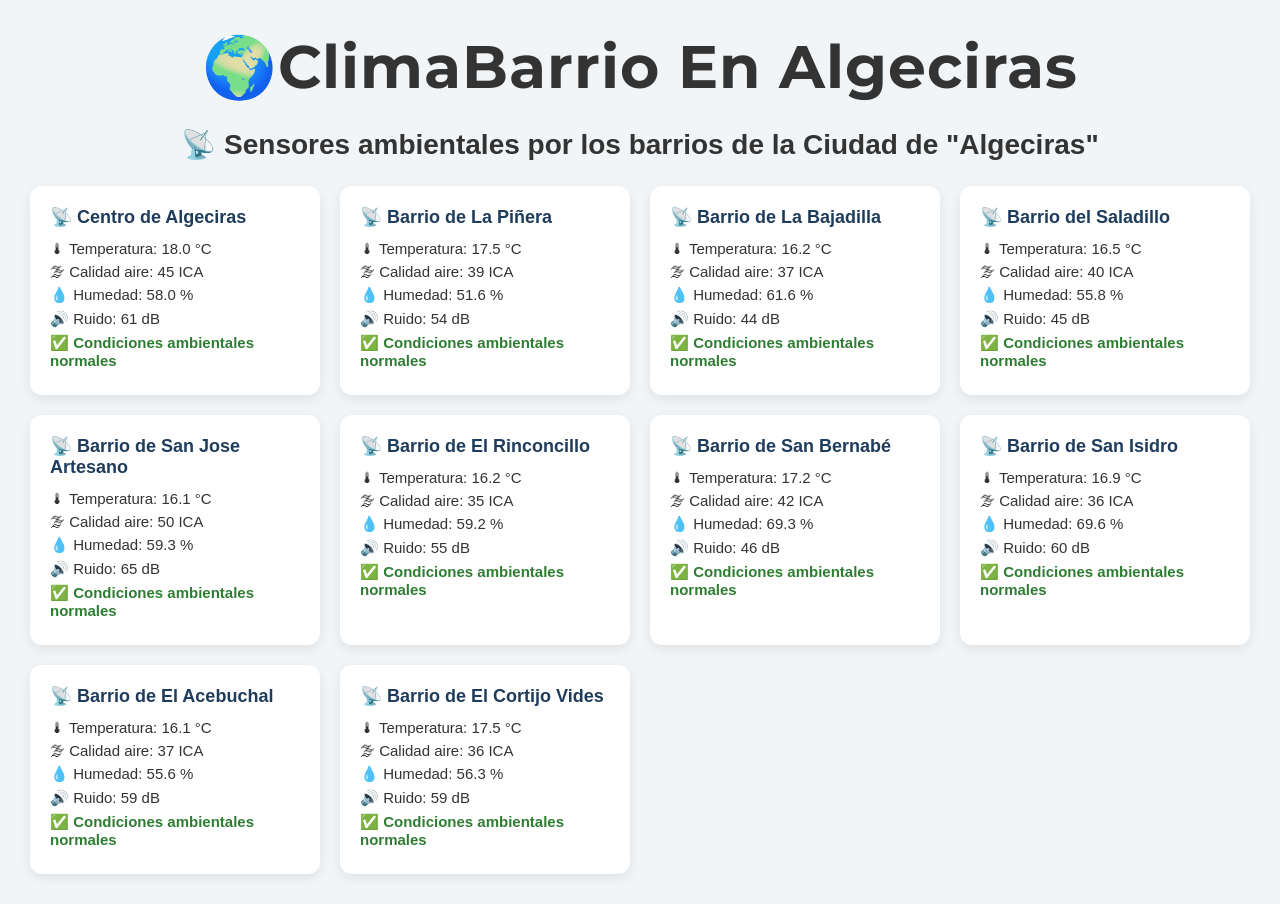
==== pages/AplicacionClimaBarrio.html @ cc9b9812 "Creacion de la simulacion (app) y algunos cambios en styles" ====
<!DOCTYPE html>
<html lang="en">
<head>
    <meta charset="UTF-8">
    <meta name="viewport" content="width=device-width, initial-scale=1.0">
    <link rel="stylesheet" href="../css/simulacion.css" />
    <script src="../js/app.js" defer></script>
    <link rel="icon" href="../assets/LogotipoClimaBarrio.png">
    <link href="https://fonts.googleapis.com/css2?family=Montserrat:wght@400;600;700&display=swap" rel="stylesheet">


    <title>Aplicacion de ClimaBarrio</title>
</head>
    <body>
        <h1 class ="clima"> 🌍ClimaBarrio En Algeciras</h1>

        <h1>📡 Sensores ambientales por los barrios de la Ciudad de "Algeciras"</h1>

        <p id="ultimaActualizacion">      </p>

        <div id="sensores"></div>

</html>
---- css/simulacion.css ----
/* Reset básico */
*{
margin:0;
padding:0;
box-sizing:border-box;
font-family: "Segoe UI", Arial, sans-serif;
}

/* Fondo general tipo app */
body{
background:#f2f5f7;
padding:30px;
color:#333;
}

body .clima{
  font-family: 'Montserrat', sans-serif;
  font-weight: 700;
  letter-spacing: 1px;
  font-size: 60px;
}

/* Título principal */
h1{
text-align:center;
margin-bottom:25px;
font-size:28px;
}

/* Grid de sensores */
#sensores{
display:grid;
grid-template-columns: repeat(auto-fit, minmax(250px,1fr));
gap:20px;
}

/* Tarjeta sensor */
.panel{
background:white;
padding:20px;
border-radius:12px;
box-shadow:0 4px 12px rgba(0,0,0,0.08);
transition:transform 0.2s ease, box-shadow 0.2s ease;
}

/* efecto hover tipo app */
.panel:hover{
transform:translateY(-4px);
box-shadow:0 8px 20px rgba(0,0,0,0.12);
}

/* nombre barrio */
.panel h3{
margin-bottom:12px;
font-size:18px;
color:#1f3c5c;
}

/* datos sensor */
.panel p{
margin:6px 0;
font-size:15px;
}

/* alerta base */
.alerta{
margin-top:10px;
font-weight:600;
font-size:14px;
}

/* colores alertas */
.alerta-verde{
color:#2e7d32;
}

.alerta-amarilla{
color:#f9a825;
}

.alerta-roja{
color:#c62828;
}

/* barra superior de actualización */
#ultimaActualizacion{
margin-bottom:20px;
text-align:center;
font-size:24px;
color:#666;
}
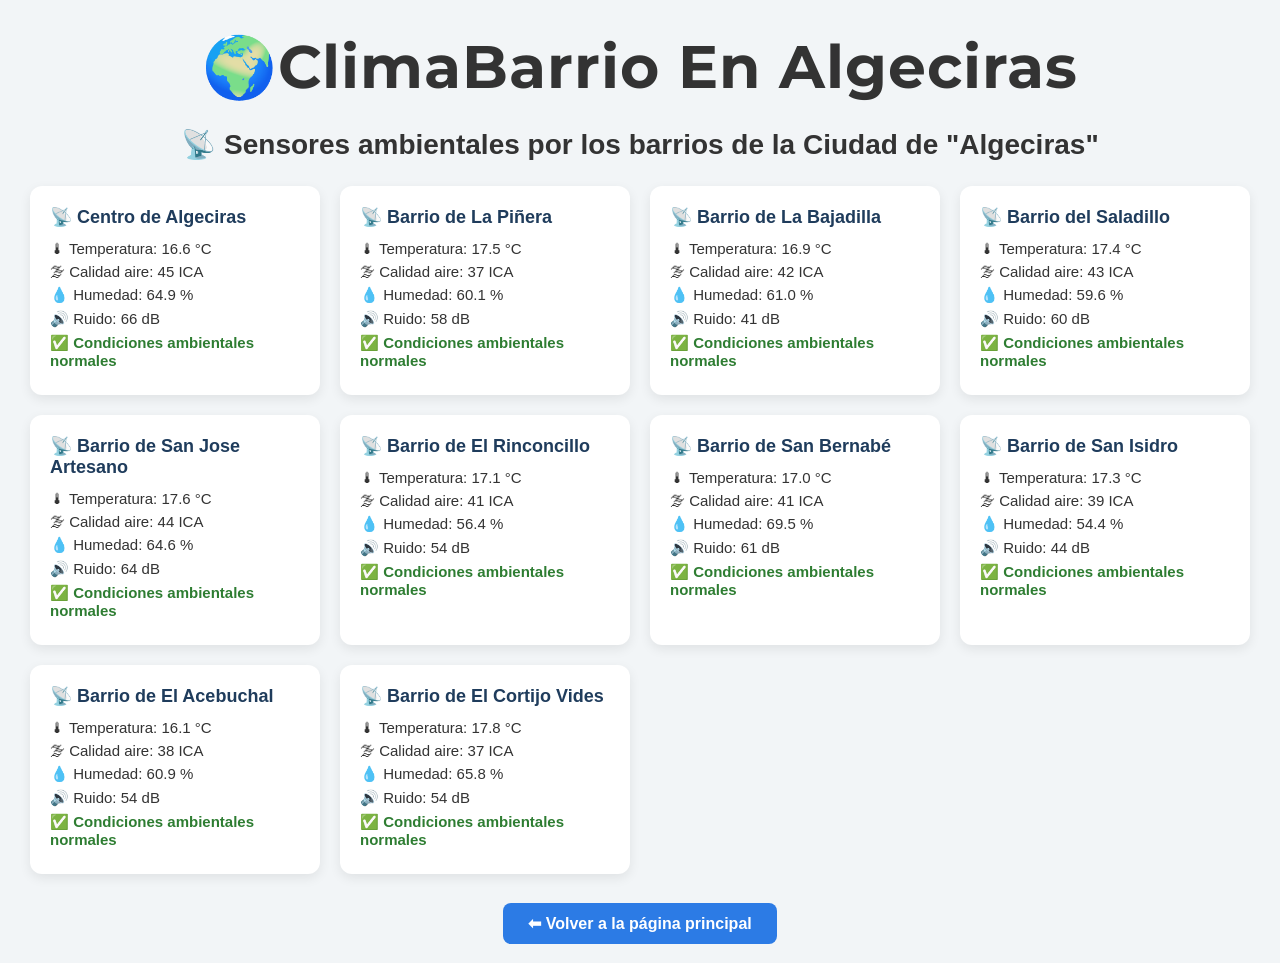
==== commit d23e45cf: "Conflictos resueltos y aparte añado boton en la APP para volveral index" ====
--- a/pages/AplicacionClimaBarrio.html
+++ b/pages/AplicacionClimaBarrio.html
@@ -20,4 +20,8 @@
 
         <div id="sensores"></div>
 
+        <div class="volver-contenedor">
+            <a href="../index.html" class ="btn-volver">⬅ Volver a la página principal</a>
+        </div>
+
 </html>
--- a/css/simulacion.css
+++ b/css/simulacion.css
@@ -18,6 +18,25 @@
   font-weight: 700;
   letter-spacing: 1px;
   font-size: 60px;
+}
+
+.volver-contenedor{
+  margin-top:40px;
+  text-align:center;
+}
+
+.btn-volver{
+  padding:12px 25px;
+  background:#2c7be5;
+  color:white;
+  text-decoration:none;
+  border-radius:8px;
+  font-weight:600;
+
+}
+
+.btn-volver:hover{
+  background:#1a5ec2;
 }
 
 /* Título principal */
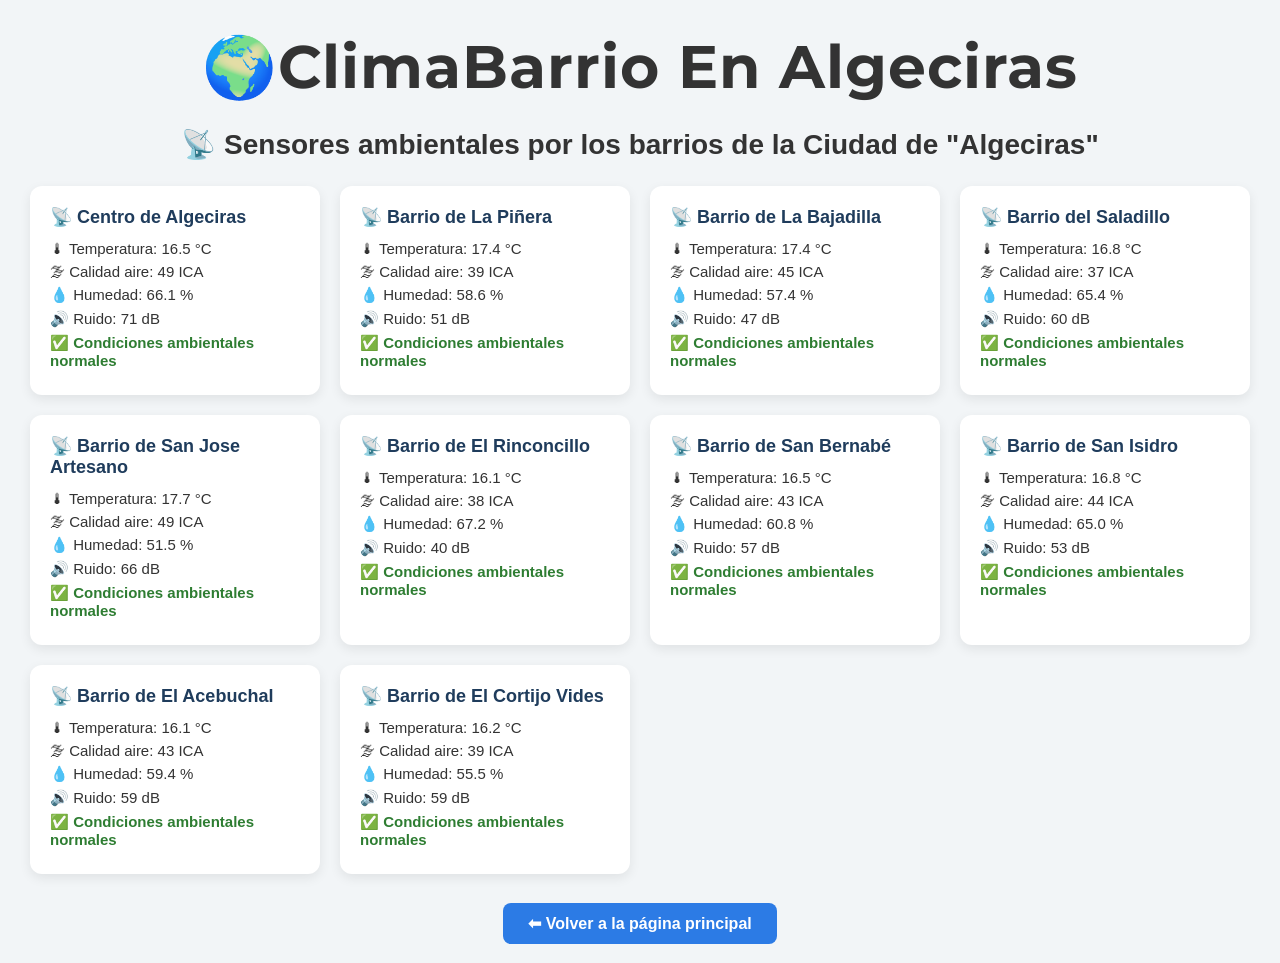
==== commit d39bcb1a: "Preparar para subir a GitHub pages" ====
--- a/pages/AplicacionClimaBarrio.html
+++ b/pages/AplicacionClimaBarrio.html
@@ -1,27 +1,27 @@
-<!DOCTYPE html>
-<html lang="en">
-<head>
-    <meta charset="UTF-8">
-    <meta name="viewport" content="width=device-width, initial-scale=1.0">
-    <link rel="stylesheet" href="../css/simulacion.css" />
-    <script src="../js/app.js" defer></script>
-    <link rel="icon" href="../assets/LogotipoClimaBarrio.png">
-    <link href="https://fonts.googleapis.com/css2?family=Montserrat:wght@400;600;700&display=swap" rel="stylesheet">
-
-
-    <title>Aplicacion de ClimaBarrio</title>
-</head>
-    <body>
-        <h1 class ="clima"> 🌍ClimaBarrio En Algeciras</h1>
-
-        <h1>📡 Sensores ambientales por los barrios de la Ciudad de "Algeciras"</h1>
-
-        <p id="ultimaActualizacion">      </p>
-
-        <div id="sensores"></div>
-
-        <div class="volver-contenedor">
-            <a href="../index.html" class ="btn-volver">⬅ Volver a la página principal</a>
-        </div>
-
-</html>
+<!DOCTYPE html>
+<html lang="en">
+<head>
+    <meta charset="UTF-8">
+    <meta name="viewport" content="width=device-width, initial-scale=1.0">
+    <link rel="stylesheet" href="../css/simulacion.css" />
+    <script src="../js/app.js" defer></script>
+    <link rel="icon" href="../assets/LogotipoClimaBarrio.png">
+    <link href="https://fonts.googleapis.com/css2?family=Montserrat:wght@400;600;700&display=swap" rel="stylesheet">
+
+
+    <title>Aplicacion de ClimaBarrio</title>
+</head>
+    <body>
+        <h1 class ="clima"> 🌍ClimaBarrio En Algeciras</h1>
+
+        <h1>📡 Sensores ambientales por los barrios de la Ciudad de "Algeciras"</h1>
+
+        <p id="ultimaActualizacion">      </p>
+
+        <div id="sensores"></div>
+
+        <div class="volver-contenedor">
+            <a href="../index.html" class ="btn-volver">⬅ Volver a la página principal</a>
+        </div>
+
+</html>
--- a/css/simulacion.css
+++ b/css/simulacion.css
@@ -1,111 +1,111 @@
-/* Reset básico */
-*{
-margin:0;
-padding:0;
-box-sizing:border-box;
-font-family: "Segoe UI", Arial, sans-serif;
-}
-
-/* Fondo general tipo app */
-body{
-background:#f2f5f7;
-padding:30px;
-color:#333;
-}
-
-body .clima{
-  font-family: 'Montserrat', sans-serif;
-  font-weight: 700;
-  letter-spacing: 1px;
-  font-size: 60px;
-}
-
-.volver-contenedor{
-  margin-top:40px;
-  text-align:center;
-}
-
-.btn-volver{
-  padding:12px 25px;
-  background:#2c7be5;
-  color:white;
-  text-decoration:none;
-  border-radius:8px;
-  font-weight:600;
-
-}
-
-.btn-volver:hover{
-  background:#1a5ec2;
-}
-
-/* Título principal */
-h1{
-text-align:center;
-margin-bottom:25px;
-font-size:28px;
-}
-
-/* Grid de sensores */
-#sensores{
-display:grid;
-grid-template-columns: repeat(auto-fit, minmax(250px,1fr));
-gap:20px;
-}
-
-/* Tarjeta sensor */
-.panel{
-background:white;
-padding:20px;
-border-radius:12px;
-box-shadow:0 4px 12px rgba(0,0,0,0.08);
-transition:transform 0.2s ease, box-shadow 0.2s ease;
-}
-
-/* efecto hover tipo app */
-.panel:hover{
-transform:translateY(-4px);
-box-shadow:0 8px 20px rgba(0,0,0,0.12);
-}
-
-/* nombre barrio */
-.panel h3{
-margin-bottom:12px;
-font-size:18px;
-color:#1f3c5c;
-}
-
-/* datos sensor */
-.panel p{
-margin:6px 0;
-font-size:15px;
-}
-
-/* alerta base */
-.alerta{
-margin-top:10px;
-font-weight:600;
-font-size:14px;
-}
-
-/* colores alertas */
-.alerta-verde{
-color:#2e7d32;
-}
-
-.alerta-amarilla{
-color:#f9a825;
-}
-
-.alerta-roja{
-color:#c62828;
-}
-
-/* barra superior de actualización */
-#ultimaActualizacion{
-margin-bottom:20px;
-text-align:center;
-font-size:24px;
-color:#666;
-}
-
+/* Reset básico */
+*{
+margin:0;
+padding:0;
+box-sizing:border-box;
+font-family: "Segoe UI", Arial, sans-serif;
+}
+
+/* Fondo general tipo app */
+body{
+background:#f2f5f7;
+padding:30px;
+color:#333;
+}
+
+body .clima{
+  font-family: 'Montserrat', sans-serif;
+  font-weight: 700;
+  letter-spacing: 1px;
+  font-size: 60px;
+}
+
+.volver-contenedor{
+  margin-top:40px;
+  text-align:center;
+}
+
+.btn-volver{
+  padding:12px 25px;
+  background:#2c7be5;
+  color:white;
+  text-decoration:none;
+  border-radius:8px;
+  font-weight:600;
+
+}
+
+.btn-volver:hover{
+  background:#1a5ec2;
+}
+
+/* Título principal */
+h1{
+text-align:center;
+margin-bottom:25px;
+font-size:28px;
+}
+
+/* Grid de sensores */
+#sensores{
+display:grid;
+grid-template-columns: repeat(auto-fit, minmax(250px,1fr));
+gap:20px;
+}
+
+/* Tarjeta sensor */
+.panel{
+background:white;
+padding:20px;
+border-radius:12px;
+box-shadow:0 4px 12px rgba(0,0,0,0.08);
+transition:transform 0.2s ease, box-shadow 0.2s ease;
+}
+
+/* efecto hover tipo app */
+.panel:hover{
+transform:translateY(-4px);
+box-shadow:0 8px 20px rgba(0,0,0,0.12);
+}
+
+/* nombre barrio */
+.panel h3{
+margin-bottom:12px;
+font-size:18px;
+color:#1f3c5c;
+}
+
+/* datos sensor */
+.panel p{
+margin:6px 0;
+font-size:15px;
+}
+
+/* alerta base */
+.alerta{
+margin-top:10px;
+font-weight:600;
+font-size:14px;
+}
+
+/* colores alertas */
+.alerta-verde{
+color:#2e7d32;
+}
+
+.alerta-amarilla{
+color:#f9a825;
+}
+
+.alerta-roja{
+color:#c62828;
+}
+
+/* barra superior de actualización */
+#ultimaActualizacion{
+margin-bottom:20px;
+text-align:center;
+font-size:24px;
+color:#666;
+}
+
